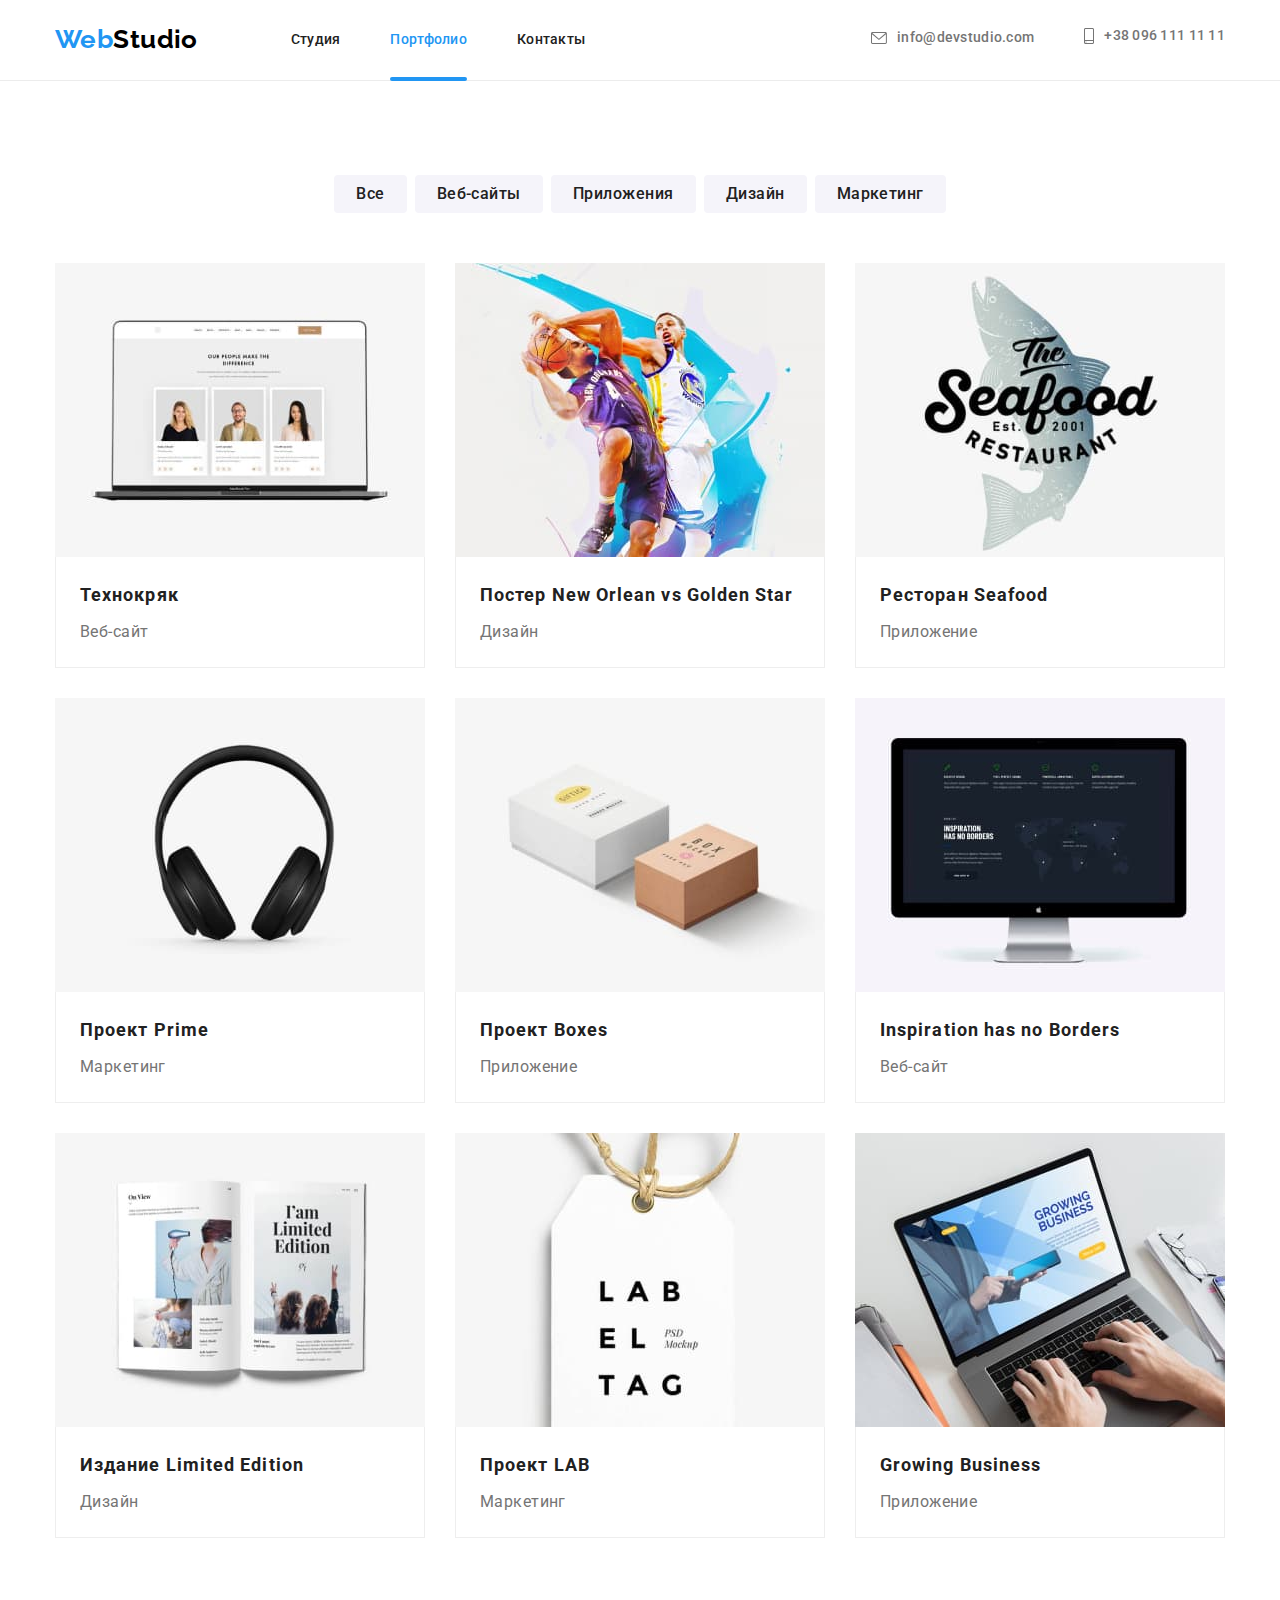
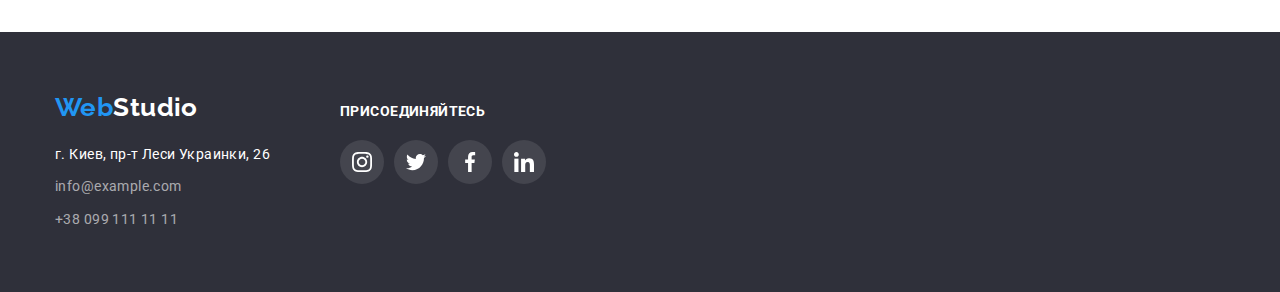
==== portfolio.html @ 4ba7d8ba "Разметка и оформление форм" ====
<!DOCTYPE html>
<html lang="ru">

<head>
    <meta charset="UTF-8">
    <meta http-equiv="X-UA-Compatible" content="IE=edge">
    <meta name="viewport" content="width=device-width, initial-scale=1.0">
    <title lang="en">WebStudio</title>
    <link rel="preconnect" href="https://fonts.gstatic.com">
    <link href="https://fonts.googleapis.com/css2?family=Raleway:wght@700&family=Roboto:wght@400;500;700;900&display=swap"
        rel="stylesheet">
    <link rel="stylesheet" href="./css/modern-normalize.css">
    <link rel="stylesheet" href="./css/styles.css">
</head>

<body>
    <!--Шапка-->
    <header class="page-header">
        <div class="container">
        <div class="container-nav">
            <nav class="main-nav">
                <div class="header-logo">
                <a href="./index.html" class="logo" lang="en">Web<span class="text">Studio</span></a></div>
                <ul class="site-nav list">
                    <li class="item"><a href="./index.html" class="link">Студия</a></li>
                    <li class="item"><a href="./portfolio.html" class="link  current">Портфолио</a></li>
                    <li class="item"><a href="" class="link">Контакты</a></li>
                </ul>
            </nav>
            <ul class="auth-nav list">
                <li class="item">
                    <a href="mailto:info@devstudio.com" class="link">
                        <svg class="mail-icon"width="16px" height="12px">
                            <use href="./images/icons.svg#envelope">
                            </use>
                        </svg>info@devstudio.com</a>
                </li>
                <li class="item"><a href="tel:+380961111111" class="link">
                        <svg class="tel-icon"width="10px" height="16px">
                            <use href="./images/icons.svg#smartphone">
                            </use>
                        </svg>+38 096 111 11 11</a></li>
            </ul>
        </div>
        </div>
    </header>
    <main>
        <!--Фильтр-->
        <section class="section-filter">
            <div class="container">
            <h2 class="visually-hidden">Портфолио</h2>
            <ul class="filter-list"> 
                <li class="item"><button type="button" class="button-filter">Все</button></li>
                <li class="item"><button type="button" class="button-filter">Веб-сайты</button></li>
                <li class="item"><button type="button" class="button-filter">Приложения</button></li>
                <li class="item"><button type="button" class="button-filter">Дизайн</button></li>
                <li class="item"><button type="button" class="button-filter">Маркетинг</button></li>
            </ul>
            <ul class="example-work list">
                <li class="item">
                    <article class="card">
                    <a href="" class="link">
                    <div class="card-thumb">
                        <img src="./images/tehnokryak.jpg" alt="веб-сайт технокряк" width="370" height="294">
                    <div class="overlay">
                        <p>Технокряк это современная площадка распространения коронавируса. Компании используют эту платформу для цифрового шпионажа и атак на защищённые сервера конкурентов.</p>
                    </div>
                    </div>
                    <div class="card-content  box">
                        <h3 class="title">Технокряк</h3>
                        <p class="tipe">Веб-сайт</p>
                    </div>
                    </a>
                    </article>
                </li>
                <li  class="item">
                    <article class="card">
                    <a href="" class="link">
                    <div class="card-thumb">
                        <img src="./images/poster-new-orlean.jpg" alt="Постер с двумя баскетболистами" width="370" height="294">
                    <div class="overlay">
                        <p>Технокряк это современная площадка распространения коронавируса. Компании используют эту платформу для цифрового
                            шпионажа и атак на защищённые сервера конкурентов.</p>
                    </div>
                    </div>
                    <div class="card-content box">
                        <h3 class="title">Постер <span lang="en">New Orlean vs Golden Star</span></h3>
                        <p class="tipe">Дизайн</p>
                    </div>
                    </a>
                    </article>
                </li>
                <li  class="item">
                    <article class="card">
                    <a href="" class="link">
                    <div class="card-thumb">
                        <img src="./images/seafood.jpg" alt="логотип ресторана" width="370" height="294">
                    <div class="overlay">
                        <p>Технокряк это современная площадка распространения коронавируса. Компании используют эту платформу для цифрового шпионажа и атак на защищённые сервера конкурентов.</p>
                    </div>
                    </div>
                    <div class="card-content box">
                        <h3 class="title">Ресторан <span lang="en">Seafood</span></h3>
                        <p class="tipe">Приложение</p>
                    </div>
                    </a>
                    </article>
                </li>
                <li  class="item">
                    <article class="card">
                    <a href="" class="link">
                    <div class="card-thumb">
                        <img src="./images/prime.jpg" alt="наушники" width="370" height="294">
                    <div class="overlay">
                        <p>Технокряк это современная площадка распространения коронавируса. Компании используют эту платформу для цифрового шпионажа и атак на защищённые сервера конкурентов.</p>
                    </div>
                    </div>
                    <div class="card-content box">
                        <h3 class="title">Проект <span lang="en">Prime</span></h3>
                        <p class="tipe">Маркетинг</p>
                    </div>
                    </a>
                    </article>
                </li>
                <li  class="item">
                    <article class="card">
                    <a href="" class="link">
                    <div class="card-thumb">
                        <img src="./images/boxes.jpg" alt="две коробки" width="370" height="294">
                    <div class="overlay">
                        <p>Технокряк это современная площадка распространения коронавируса. Компании используют эту платформу для цифрового шпионажа и атак на защищённые сервера конкурентов.</p>
                    </div>
                    </div>
                    <div class="card-content box">
                        <h3 class="title">Проект <span lang="en">Boxes</span></h3>
                        <p class="tipe">Приложение</p>
                    </div>
                    </a>
                    </article>
                </li>
                <li  class="item">
                    <article class="card">
                    <a href="" class="link">
                    <div class="card-thumb">
                        <img src="./images/inspiration-has-n-borders.jpg" alt="стриница веб-сайта" width="370" height="294">
                    <div class="overlay">
                        <p>Технокряк это современная площадка распространения коронавируса. Компании используют эту платформу для цифрового шпионажа и атак на защищённые сервера конкурентов.</p>
                    </div>
                    </div>
                    <div class="card-content box">
                        <h3 lang="en" class="title">Inspiration has no Borders</h3>
                        <p class="tipe">Веб-сайт</p>
                    </div>
                    </a>
                    </article>
                </li>
                <li  class="item">
                    <article class="card">
                    <a href="" class="link">
                    <div class="card-thumb">
                        <img src="./images/limited-edition.jpg" alt="стриница журнала" width="370" height="294">
                    <div class="overlay">
                        <p>Технокряк это современная площадка распространения коронавируса. Компании используют эту платформу для цифрового шпионажа и атак на защищённые сервера конкурентов.</p>
                    </div>
                    </div>
                    <div class="card-content box">
                        <h3 class="title">Издание <span lang="en">Limited Edition</span></h3>
                        <p class="tipe">Дизайн</p>
                    </div>
                    </a>
                    </article>
                </li>
                <li  class="item">
                    <article class="card">
                    <a href="" class="link">
                    <div class="card-thumb">
                        <img src="./images/lab.jpg" alt="бирка проекта лаб" width="370" height="294">
                    <div class="overlay">
                        <p>Технокряк это современная площадка распространения коронавируса. Компании используют эту платформу для цифрового шпионажа и атак на защищённые сервера конкурентов.</p>
                    </div>
                    </div>
                    <div class="card-content box">
                        <h3 class="title">Проект <span lang="en">LAB</span></h3>
                        <p class="tipe">Маркетинг</p>
                    </div>
                    </a>
                    </article>
                </li>
                <li  class="item">
                    <article class="card">
                    <a href="" class="link">
                    <div class="card-thumb">
                        <img src="./images/growing-business.jpg" alt="печатают на ноутбоке" width="370" height="294">
                    <div class="overlay">
                        <p>Технокряк это современная площадка распространения коронавируса. Компании используют эту платформу для цифрового шпионажа и атак на защищённые сервера конкурентов.</p>
                    </div>
                    </div>
                    <div class="card-content box">
                        <h3 lang="en" class="title">Growing Business</h3>
                        <p class="tipe">Приложение</p>
                    </div>
                    </a>
                    </article>
                </li>
            </ul>
            </div>
        </section>
    </main>
    <footer class="footer">
        <div class="container">
            <div class="footer-list">
                <div class="footer-address">
                    <a href="./index.html" class="logo" lang="en">Web<span class="text">Studio</span></a>
                    <address class="contact">
                        <span class="address">г. Киев, пр-т Леси Украинки, 26</span>
                        <a href="mailto:info@example.com" class="items">info@example.com</a>
                        <a href="tel:+380991111111" class="items">+38 099 111 11 11</a>
                    </address>
                </div>
                <div class="footer-social-link">
                    <h2 class="footer-title">Присоединяйтесь</h2>
                    <ul class="footer-social-icon-list">
                        <li class="social-icon-list"><a class="footer-social-icon" href=""><svg
                                    class="footer-social-icon-icon" width="20" height="20">
                                    <use href="./images/icons.svg#instagram"></use>
                                </svg></a></li>
                        <li class="social-icon-list"><a class="footer-social-icon" href=""><svg
                                    class="footer-social-icon-icon" width="20" height="20">
                                    <use href="./images/icons.svg#twitter"></use>
                                </svg></a></li>
                        <li class="social-icon-list"><a class="footer-social-icon" href=""><svg
                                    class="footer-social-icon-icon" width="20" height="20">
                                    <use href="./images/icons.svg#facebook"></use>
                                </svg></a></li>
                        <li class="social-icon-list"><a class="footer-social-icon" href=""><svg
                                    class="footer-social-icon-icon" width="20" height="20">
                                    <use href="./images/icons.svg#linkedin"></use>
                                </svg></a></li>
                    </ul>
                </div>
            </div>
        </div>
    
    </footer>
    </body>
    
    </html>
---- css/styles.css ----
:root {
  --primary-text-color: #757575;
  --title-text-color: #212121;
  --accent-color: #2196f3;
  --accent-button-color: #188ce8;
  --primary-white-color: #ffffff;
  --primary-footer-background: #2f303a;
  --primary-background-color: #f5f4fa;
  --logo-colour: #000000;
  --footer-text-color: rgba(255, 255, 255, 0.6);
  --header-border: #ececec;
  --box-border: #eeeeee;
  --social-link: #afb1b8;
  --icon-background-color: rgba(255, 255, 255, 0.1);
  --hero-background: #c4c4c4;
  --second-backgraund-color: rgba(33, 150, 243, 0.9);
  --section-work-backgraund: rgba(47, 48, 58, 0.8);
  --background-backdrop: rgba(0, 0, 0, 0.2);
  --anim-duration: 250ms;
  --anim-timing-function: cubic-bezier(0.4, 0, 0.2, 1);
}

body {
  background-color: var(--primary-white-color);
  color: var(--primary-text-color);

  font-family: 'Roboto', sans-serif;
  letter-spacing: 0.03em;
  font-size: 14px;
  line-height: 1.71;
}

.list,
.list-features,
.section-item .list,
.filter-list {
  list-style: none;
}

img {
  display: block;
  max-width: 100%;
}

.container {
  margin-left: auto;
  margin-right: auto;
  width: 1200px;
  padding-left: 15px;
  padding-right: 15px;
  /*outline: 2px solid tomato;*/
}

.page-header {
  border-bottom: 1px solid var(--header-border);
}

/*============ШАПКА САЙТА============*/

.container-nav {
  display: flex;
  align-items: center;
}

.main-nav {
  display: flex;
  align-items: center;
}

.main-nav .site-nav {
  display: flex;
  margin-left: 93px;
  /* align-items: center; */
}

.site-nav .item {
  line-height: 1.14;
}

.site-nav .item:not(:last-child) {
  margin-right: 50px;
}

.auth-nav {
  display: flex;
  align-items: center;
  margin-left: auto;
}

.auth-nav .item:not(:last-child) {
  margin-right: 50px;
}

/*============ЛОГО============*/

.logo {
  color: var(--accent-color);
  font-family: 'Raleway', sans-serif;

  font-weight: 700;
  font-size: 26px;
  line-height: 1.19;
  text-decoration: none;
}

.logo .text {
  color: var(--logo-colour);
}

/*============НАВИГАЦИЯ САЙТА============*/

.site-nav .link {
  /* padding-top: 32px;
  padding-bottom: 32px;
  display: block; */
  color: var(--title-text-color);
  font-weight: 500;
  line-height: 1.14;
  letter-spacing: 0.02em;
  text-decoration: none;
  transition: color var(--anim-duration) var(--anim-timing-function),
    fill var(--anim-duration) var(--anim-timing-function);
}

.site-nav .item .link {
  display: block;
  padding-top: 32px;
  padding-bottom: 32px;
}

.site-nav .link:hover,
.site-nav .link:focus,
.auth-nav .link:hover,
.auth-nav .link:focus {
  color: var(--accent-color);
  fill: var(--accent-color);
}

.site-nav .link.current {
  position: relative;
  color: var(--accent-color);
}

.site-nav .link.current::after {
  position: absolute;
  left: 0;
  bottom: -1px;

  display: block;
  content: '';
  width: 100%;
  height: 4px;
  border-radius: 2px;

  background-color: var(--accent-color);
}

.auth-nav .link {
  display: inline-flex;
  align-items: center;
  color: var(--primary-text-color);
  font-weight: 500;
  line-height: 1.14;
  letter-spacing: 0.02em;
  text-decoration: none;

  transition: color var(--anim-duration) var(--anim-timing-function),
    fill var(--anim-duration) var(--anim-timing-function);
}

.mail-icon,
.tel-icon {
  fill: currentColor;
  margin-right: 10px;
}

/*============ГЕРОЙ============*/

.hero {
  text-align: center;
  margin: 0 auto;
  padding-top: 200px;
  padding-bottom: 200px;
  height: 600px;
  max-width: 1600px;
  background-image: linear-gradient(to top, rgba(47, 48, 58, 0.4), rgba(47, 48, 58, 0.4)),
    url(../images/hero.jpg);
  background-position: center;
  background-repeat: no-repeat;
  background-size: cover;
  background-color: var(--hero-background);
}

.hero-title {
  margin: 0 auto;
  width: 696px;
  margin-bottom: 30px;

  color: var(--primary-white-color);

  font-weight: 900;
  font-size: 44px;
  line-height: 1.36;
  letter-spacing: 0.06em;
  text-transform: uppercase;
}

/*============ОСОБЕННОСТИ============ */

.features {
  padding-top: 94px;
  padding-bottom: 47px;
  /*background-color: rgb(141, 179, 71);*/
}

.container .list-features {
  display: flex;
}

.list-features .item {
  width: 270px;
  margin-right: 30px;
}

.list-features .item:last-child {
  margin-right: 0;
}

.visually-hidden {
  position: absolute;
  width: 1px;
  height: 1px;
  margin: -1px;
  border: 0;
  padding: 0;

  white-space: nowrap;
  clip-path: inset(100%);
  clip: rect(0 0 0 0);
  overflow: hidden;
}

.section .title {
  color: var(--title-text-color);

  font-weight: 700;
  font-size: 14px;
  line-height: 1.14;
}

.list-features .title {
  margin-bottom: 10px;
  text-transform: uppercase;
}

.feature-icon {
  display: flex;
  width: 270px;
  height: 120px;
  justify-content: center;
  align-items: center;
  border-radius: 4px;
  margin-bottom: 30px;
  background-repeat: no-repeat;
  background-size: cover;
  background-color: var(--primary-background-color);
}

/*============ЧЕМ ЗАНИМАЕМСЯ============*/

.section .caption {
  font-size: 36px;
  line-height: 1.17;
}

.work {
  padding-top: 47px;
  padding-bottom: 94px;
}

.work .list {
  display: flex;
  flex-wrap: wrap;
}

.work .item {
  position: relative;
  margin-right: 30px;
}

.work .item:last-child {
  margin-right: 0;
}

.work-item-text {
  position: absolute;
  left: 0;
  bottom: 0;
  width: 100%;
  padding-top: 27px;
  padding-bottom: 27px;
  text-align: center;
  font-weight: 700;
  text-transform: uppercase;
  color: var(--primary-white-color);
  background-color: var(--section-work-backgraund);
}

.work .title {
  margin-bottom: 50px;
  text-align: center;
}

/*============НАША КОМАНДА============*/

.workers {
  padding-top: 94px;
  padding-bottom: 94px;
  text-align: center;
  background-color: var(--primary-background-color);
}

.workers .section-item {
  display: flex;
  flex-wrap: wrap;
}

.workers .title,
.client .title {
  margin-bottom: 50px;
  text-align: center;
}

.item-workers-desc {
  padding: 30px 32px;
}

.section-item .title {
  margin-bottom: 10px;
  font-weight: 500;
  font-size: 16px;
  line-height: 1.19;
}

.item-workers {
  margin-right: 30px;
  background-color: var(--primary-white-color);
  box-shadow: 0px 1px 3px rgba(0, 0, 0, 0.12), 0px 1px 1px rgba(0, 0, 0, 0.14),
    0px 2px 1px rgba(0, 0, 0, 0.2);
  border-radius: 0px 0px 4px 4px;
}

.item-workers:last-child {
  margin-right: 0;
}

.section-item .profession {
  font-size: 16px;
  line-height: 1.19;
  margin-bottom: 16px;
}

.social.list {
  display: flex;
  flex-wrap: wrap;
}

.social-icon-list:not(:last-child) {
  margin-right: 10px;
}

.social-icon {
  display: flex;
  justify-content: center;
  align-items: center;
  width: 44px;
  height: 44px;
  border-radius: 50%;
  fill: var(--social-link);
  transition: background-color var(--anim-duration) var(--anim-timing-function);
}

.social-icon-icon {
  transition: fill var(--anim-duration) var(--anim-timing-function);
}

.social-icon:hover,
.social-icon:focus {
  background-color: var(--accent-color);
}
.social-icon:hover .social-icon-icon,
.social-icon:focus .social-icon-icon {
  fill: var(--primary-white-color);
}

/*============ПОСТОЯННЫЕ КЛИЕНТЫ============*/

.section.client {
  padding-top: 94px;
  padding-bottom: 94px;
}

.client.list {
  display: flex;
  flex-wrap: wrap;
}

.client-icon-list:not(:last-child) {
  margin-right: 30px;
}

.client-icon {
  display: flex;
  justify-content: center;
  align-items: center;
  width: 170px;
  height: 92px;
  fill: var(--social-link);
  border: 1px solid var(--social-link);
  box-sizing: border-box;
  border-radius: 4px;
  transition: fill var(--anim-duration) var(--anim-timing-function),
    border var(--anim-duration) var(--anim-timing-function);
}

.client-icon:hover,
.client-icon:focus {
  fill: var(--accent-color);
  border: 1px solid var(--accent-color);
}

/*============ПРИМЕРЫ РАБОТ============*/

.example-work .title {
  color: var(--title-text-color);

  font-weight: 700;
  font-size: 18px;
  line-height: 2;
  letter-spacing: 0.06em;
}

.example-work .tipe {
  font-size: 16px;
  line-height: 1.87;
}

.card-thumb {
  position: relative;
  overflow: hidden;
}

.example-work .link {
  position: relative;

  text-decoration: none;
  color: var(--primary-text-color);
}

.overlay > p {
  color: var(--primary-white-color);
  margin: 0;
  padding: 63px 24px;
  font-size: 18px;
  line-height: 1.56;
}

.example-work .overlay {
  position: absolute;
  left: 0;
  bottom: 0;
  height: 100%;
  width: 100%;
  background: var(--second-backgraund-color);

  transform: translateY(100%);
  transition: transform var(--anim-duration) var(--anim-timing-function),
    opacity var(--anim-duration) var(--anim-timing-function);
  opacity: 0;
}

.example-work .link:hover .overlay,
.example-work .link:focus .overlay {
  transform: translateY(0);
  opacity: 1;
}

.example-work {
  display: flex;
  flex-wrap: wrap;
  margin: -15px;
}

.example-work .item {
  margin: 15px;
  width: 370px;
  transition: box-shadow var(--anim-duration) var(--anim-timing-function);
}

.example-work .item:hover,
.example-work .item:focus {
  box-shadow: 0px 1px 1px rgba(0, 0, 0, 0.12), 0px 4px 4px rgba(0, 0, 0, 0.06),
    1px 4px 6px rgba(0, 0, 0, 0.16);
}

.card-content {
  padding: 20px 24px;
}

/*============РАМКА НА КАРТОЧКЕ ПОРТФОЛИО============*/

.box {
  /*============ПРАВАЯ СТОРОНА РАМКИ============*/
  border-right-width: 1px;
  border-right-style: solid;
  border-right-color: var(--box-border);
  /*НИЖНЯЯ СТОРОНА РАМКИ*/
  border-bottom-width: 1px;
  border-bottom-style: solid;
  border-bottom-color: var(--box-border);
  /*ЛЕВАЯ СТОРОНА РАМКИ*/
  border-left-width: 1px;
  border-left-style: solid;
  border-left-color: var(--box-border);
}

.card-content .title {
  margin-bottom: 4px;
}

/*============ФИЛЬТР============*/

.section-filter {
  padding-top: 94px;
  padding-bottom: 94px;
}

.filter-list {
  display: flex;
  justify-content: center;
  margin-bottom: 50px;
  margin-top: 0;
}

.filter-list .item {
  margin-right: 8px;
  transition: box-shadow var(--anim-duration) var(--anim-timing-function);
}

.filter-list .item:hover,
.filter-list .item:focus {
  box-shadow: 0px 3px 1px rgba(0, 0, 0, 0.1), 0px 1px 2px rgba(0, 0, 0, 0.08),
    0px 2px 2px rgba(0, 0, 0, 0.12);
}

.filter-list .item:last-child {
  margin-right: 0px;
}

/*============ФУТЕР============*/

.footer {
  display: flex;
  padding-top: 60px;
  padding-bottom: 60px;
  background-color: var(--primary-footer-background);
}

.contact {
  display: flex;
  flex-direction: column;
}

.contact .address {
  margin-bottom: 9px;
  color: var(--primary-white-color);
  font-style: normal;
}

.contact .items {
  margin-bottom: 9px;
  color: var(--footer-text-color);
  text-decoration: none;
  font-style: normal;
  transition: color var(--anim-duration) var(--anim-timing-function);
}

.contact .items:last-child {
  margin-bottom: 0;
}

.contact .items:hover,
.contact .items:focus {
  color: var(--accent-color);
}

.footer .logo {
  display: block;
  margin-bottom: 20px;
}

.footer .logo .text {
  color: var(--primary-white-color);
}

.footer-title {
  margin-bottom: 20px;
  line-height: 1.14;
  font-size: 14px;
  text-transform: uppercase;
  color: var(--primary-white-color);
}

.footer-list {
  display: flex;
}

.footer-social-link {
  padding-top: 12px;
}

.footer-address {
  margin-right: 70px;
}

.footer-social-icon-list {
  display: flex;
}

.footer-social-icon {
  display: flex;
  justify-content: center;
  align-items: center;
  width: 44px;
  height: 44px;
  border-radius: 50%;
  fill: var(--primary-white-color);
  background-color: var(--icon-background-color);
  transition: background-color var(--anim-duration) var(--anim-timing-function);
}

.footer-social-icon-icon {
  transition: fill var(--anim-duration) var(--anim-timing-function);
}

.footer-social-icon:hover,
.footer-social-icon:focus {
  background-color: var(--accent-color);
}

.footer-social-icon:hover .footer-social-icon-icon,
.footer-social-icon:focus .footer-social-icon-icon {
  fill: var(--primary-white-color);
}

.form-fild {
  margin-left: auto;
  width: 570px;
  padding-top: 12px;
}
.form-title {
  margin-bottom: 20px;
  font: inherit;
  font-weight: 700;
  line-height: 1.14;
  text-transform: uppercase;
  color: var(--primary-white-color);
}
.form-input {
  width: 358px;
  margin: 0;
  margin-right: 12px;
  padding: 15px 16px;
  font-size: 16px;
  line-height: 1.25;
  align-items: center;
  background: transparent;
  border: 1px solid rgba(255, 255, 255, 0.3);
  filter: drop-shadow(0px 4px 4px rgba(0, 0, 0, 0.15));
  border-radius: 4px;
  color: var(--footer-text-color);
}

.form-fild input::placeholder {
  display: block;
  color: var(--footer-text-color);
}

.form-fild-email {
  display: flex;
}

/*============КНОПКА============*/

.button.primary {
  display: inline-block;
  padding: 10px 32px;
  border-radius: 4px;
  border: none;

  font-family: inherit;
  color: var(--primary-white-color);
  background-color: var(--accent-color);
  box-shadow: 0px 4px 4px rgba(0, 0, 0, 0.15);

  font-weight: 700;
  font-size: 16px;
  line-height: 1.87;
  letter-spacing: 0.06em;
  cursor: pointer;

  transition: background-color var(--anim-duration) var(--anim-timing-function),
    color var(--anim-duration) var(--anim-timing-function);
}

.button.primary:hover,
.button.primary:focus {
  background-color: var(--accent-button-color);
  color: var(--primary-white-color);
}
.form.button.primary {
  display: flex;
  align-items: center;
  justify-content: center;
  padding-left: 29px;
  padding-right: 29px;
  border: none;
}
.form-button-text {
  margin-right: 10px;
  letter-spacing: 0.06em;
}

/* .form-button-wrapper {
  display: flex;
  align-items: center;
  justify-content: center;
} */

.button-filter {
  display: inline-block;
  padding: 6px 22px;
  border-radius: 4px;
  border: none;

  font-family: inherit;
  background-color: var(--primary-background-color);
  color: var(--title-text-color);

  font-weight: 500;
  font-size: 16px;
  line-height: 1.62;
  letter-spacing: 0.03em;
  cursor: pointer;

  transition: background-color var(--anim-duration) var(--anim-timing-function),
    color var(--anim-duration) var(--anim-timing-function);
}

.button-filter:hover,
.button-filter:focus {
  background-color: var(--accent-button-color);
  color: var(--primary-white-color);
}

/*============МОДАЛЬНОЕ ОКНО============*/

.backdrop {
  position: fixed;
  top: 0;
  left: 0;

  width: 100%;
  height: 100%;
  background-color: var(--background-backdrop);
  transition: opacity var(--anim-duration) var(--anim-timing-function),
    visibility var(--anim-duration) var(--anim-timing-function);
}

.backdrop.is-hidden {
  visibility: hidden;
  opacity: 0;
  pointer-events: none;
}

.modal {
  position: absolute;
  top: 50%;
  left: 50%;
  transform: translate(-50%, -50%);

  min-width: 528px;
  min-height: 581px;

  background-color: var(--primary-white-color);
  box-shadow: 0px 1px 3px rgba(0, 0, 0, 0.12), 0px 1px 1px rgba(0, 0, 0, 0.14),
    0px 2px 1px rgba(0, 0, 0, 0.2);
  border-radius: 4px;
}

.modal-icon {
  position: absolute;
  top: 0;
  right: 0;
  display: flex;
  justify-content: center;
  align-items: center;
  margin-top: 8px;
  margin-right: 8px;
  width: 30px;
  height: 30px;
  border-radius: 50%;
  border: 1px solid rgba(0, 0, 0, 0.1);
  background-color: transparent;
  transition: transform var(--anim-duration) var(--anim-timing-function),
    fill var(--anim-duration) var(--anim-timing-function);
}

.modal-icon:hover,
.modal-icon:focus {
  transform: scale(1.1);
  fill: var(--accent-color);
  cursor: pointer;
}
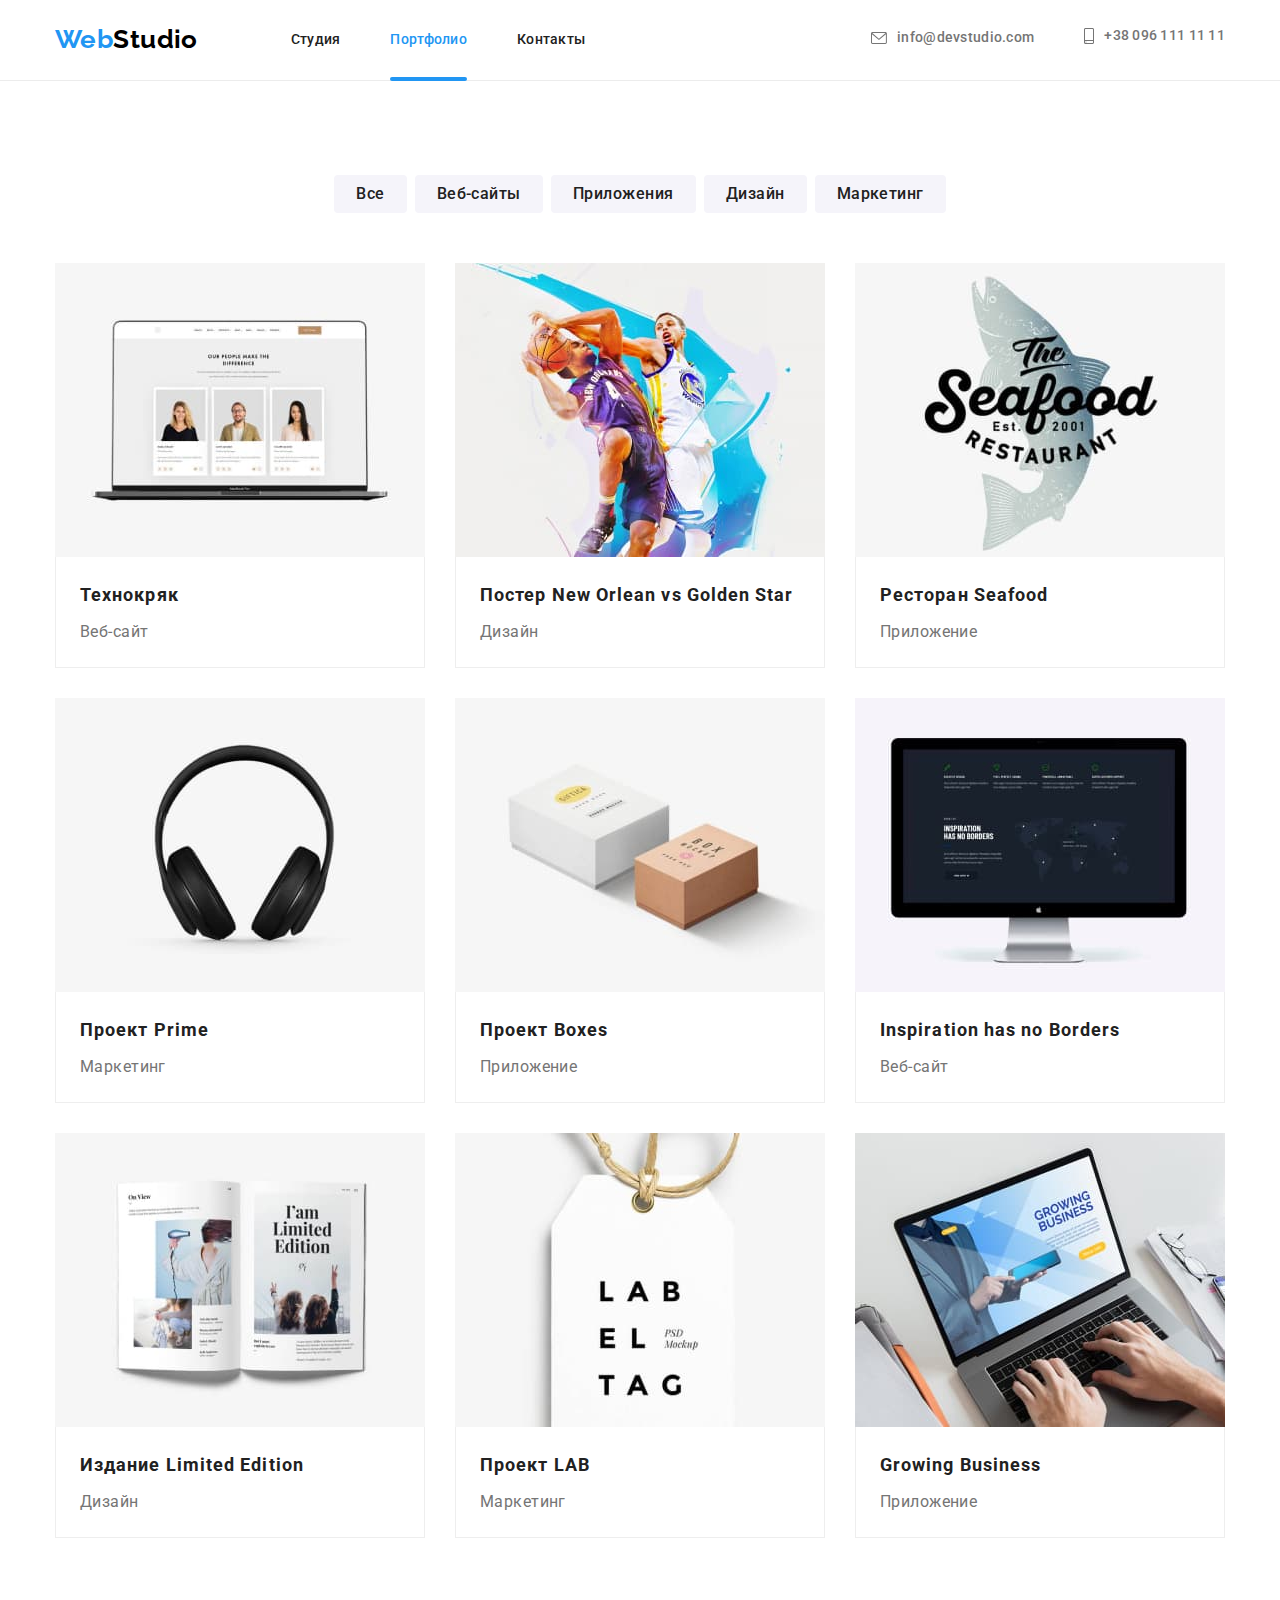
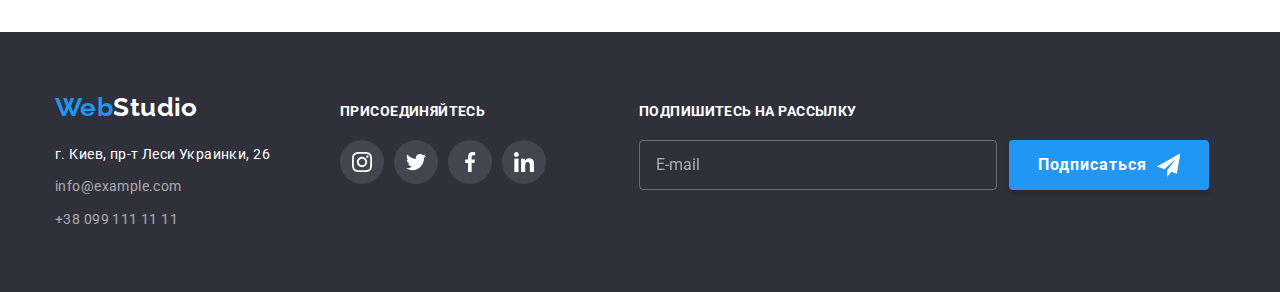
==== commit 589ef143: "Разметка и оформление форм" ====
--- a/portfolio.html
+++ b/portfolio.html
@@ -238,6 +238,19 @@
                                 </svg></a></li>
                     </ul>
                 </div>
+                <form class="form-footer" autocomplete="off">
+                    <b><span class="form-title">Подпишитесь на рассылку</span></b>
+                    <div class="form-footer-email">
+                        <label class="form-label">
+                            <input class="form-input" type="email" name="mail" id="mail" placeholder="E-mail"></label>
+                        <button type="submit" class="form button primary">
+                            <span class="form-button-text">Подписаться</span>
+                            <svg width="24" height="24">
+                                <use href="./images/icons.svg#icon-send"></use>
+                            </svg>
+                        </button>
+                    </div>
+                </form>
             </div>
         </div>
     
--- a/css/styles.css
+++ b/css/styles.css
@@ -653,12 +653,14 @@
   fill: var(--primary-white-color);
 }
 
-.form-fild {
-  margin-left: auto;
+.form-footer {
+  margin-left: 93px;
   width: 570px;
   padding-top: 12px;
 }
+
 .form-title {
+  display: block;
   margin-bottom: 20px;
   font: inherit;
   font-weight: 700;
@@ -666,8 +668,10 @@
   text-transform: uppercase;
   color: var(--primary-white-color);
 }
+
 .form-input {
   width: 358px;
+  height: 50px;
   margin: 0;
   margin-right: 12px;
   padding: 15px 16px;
@@ -681,12 +685,12 @@
   color: var(--footer-text-color);
 }
 
-.form-fild input::placeholder {
+.form-footer input::placeholder {
   display: block;
   color: var(--footer-text-color);
 }
 
-.form-fild-email {
+.form-footer-email {
   display: flex;
 }
 
@@ -718,24 +722,27 @@
   background-color: var(--accent-button-color);
   color: var(--primary-white-color);
 }
+
 .form.button.primary {
   display: flex;
   align-items: center;
   justify-content: center;
-  padding-left: 29px;
-  padding-right: 29px;
   border: none;
-}
+  padding: 10px 29px;
+  width: 200px;
+  height: 50px;
+}
+
+.submit.button.primary {
+  display: block;
+  margin: 0 auto;
+  padding: 10px 55px 10px 56px;
+}
+
 .form-button-text {
   margin-right: 10px;
   letter-spacing: 0.06em;
 }
-
-/* .form-button-wrapper {
-  display: flex;
-  align-items: center;
-  justify-content: center;
-} */
 
 .button-filter {
   display: inline-block;
@@ -791,6 +798,7 @@
 
   min-width: 528px;
   min-height: 581px;
+  padding: 40px;
 
   background-color: var(--primary-white-color);
   box-shadow: 0px 1px 3px rgba(0, 0, 0, 0.12), 0px 1px 1px rgba(0, 0, 0, 0.14),
@@ -800,13 +808,13 @@
 
 .modal-icon {
   position: absolute;
-  top: 0;
-  right: 0;
+  top: 8px;
+  right: 8px;
   display: flex;
   justify-content: center;
   align-items: center;
-  margin-top: 8px;
-  margin-right: 8px;
+  /* margin-top: 8px;
+  margin-right: 8px; */
   width: 30px;
   height: 30px;
   border-radius: 50%;
@@ -822,3 +830,128 @@
   fill: var(--accent-color);
   cursor: pointer;
 }
+
+.form-field:not(:last-child) {
+  margin-bottom: 10px;
+}
+
+.form-coment {
+  margin-bottom: 20px;
+}
+
+.modal-form-title {
+  display: block;
+  margin-bottom: 12px;
+  font-size: 20px;
+  line-height: 1.15;
+  text-align: center;
+  color: var(--title-text-color);
+}
+
+.modal-form-input {
+  width: 100%;
+  margin: 0;
+  padding: 11px 12px 11px 42px;
+  font: inherit;
+  border-radius: 4px;
+  border: 1px solid rgba(33, 33, 33, 0.2);
+  transition: border var(--anim-duration) var(--anim-timing-function),
+    outline var(--anim-duration) var(--anim-timing-function);
+}
+
+.modal-form-input:hover,
+.modal-form-input:focus {
+  border: 1px solid var(--accent-color);
+  outline: var(--accent-color);
+}
+.modal-form-input:hover + .modal-form-icon,
+.modal-form-input:focus + .modal-form-icon {
+  fill: var(--accent-color);
+}
+.modal-form-field {
+  position: relative;
+}
+.modal-form-icon {
+  position: absolute;
+  top: 50%;
+  left: 12px;
+  transform: translateY(-50%);
+  display: inline-block;
+  transition: fill var(--anim-duration) var(--anim-timing-function);
+}
+
+/* .modal-form-field:hover .modal-form-icon,
+.modal-form-field:focus .modal-form-icon {
+  fill: var(--accent-color);
+} */
+
+.modal-form-comment {
+  width: 100%;
+  height: 120px;
+  resize: none;
+  padding: 12px 16px;
+  border: 1px solid rgba(33, 33, 33, 0.2);
+  border-radius: 4px;
+  font: inherit;
+  transition: border var(--anim-duration) var(--anim-timing-function),
+    outline var(--anim-duration) var(--anim-timing-function);
+}
+
+.modal-form-comment:hover,
+.modal-form-comment:focus {
+  border: 1px solid var(--accent-color);
+  outline: var(--accent-color);
+}
+
+.modal-form-comment::placeholder {
+  font: inherit;
+  line-height: 1.14;
+  letter-spacing: 0.01em;
+  color: rgba(117, 117, 117, 0.5);
+}
+
+.form-police {
+  margin-bottom: 30px;
+}
+
+.police-link {
+  text-decoration: underline;
+  color: var(--accent-color);
+}
+
+.checkbox {
+  position: absolute;
+  width: 1px;
+  height: 1px;
+  margin: -1px;
+  border: 0;
+  padding: 0;
+
+  white-space: nowrap;
+  clip-path: inset(100%);
+  clip: rect(0 0 0 0);
+  overflow: hidden;
+}
+
+.checkbox-icon {
+  display: inline-block;
+  width: 16px;
+  height: 15px;
+  border: 2px solid var(--title-text-color);
+  border-radius: 2px;
+  margin-right: 7px;
+}
+
+.checkbox:checked + .checkbox-icon {
+  border-color: transparent;
+  background-color: var(--accent-color);
+  background-image: url(../images/icon-check.svg);
+  background-size: contain;
+  background-origin: border-box;
+}
+
+.form-police-label {
+  display: flex;
+  align-items: center;
+  justify-content: center;
+}
